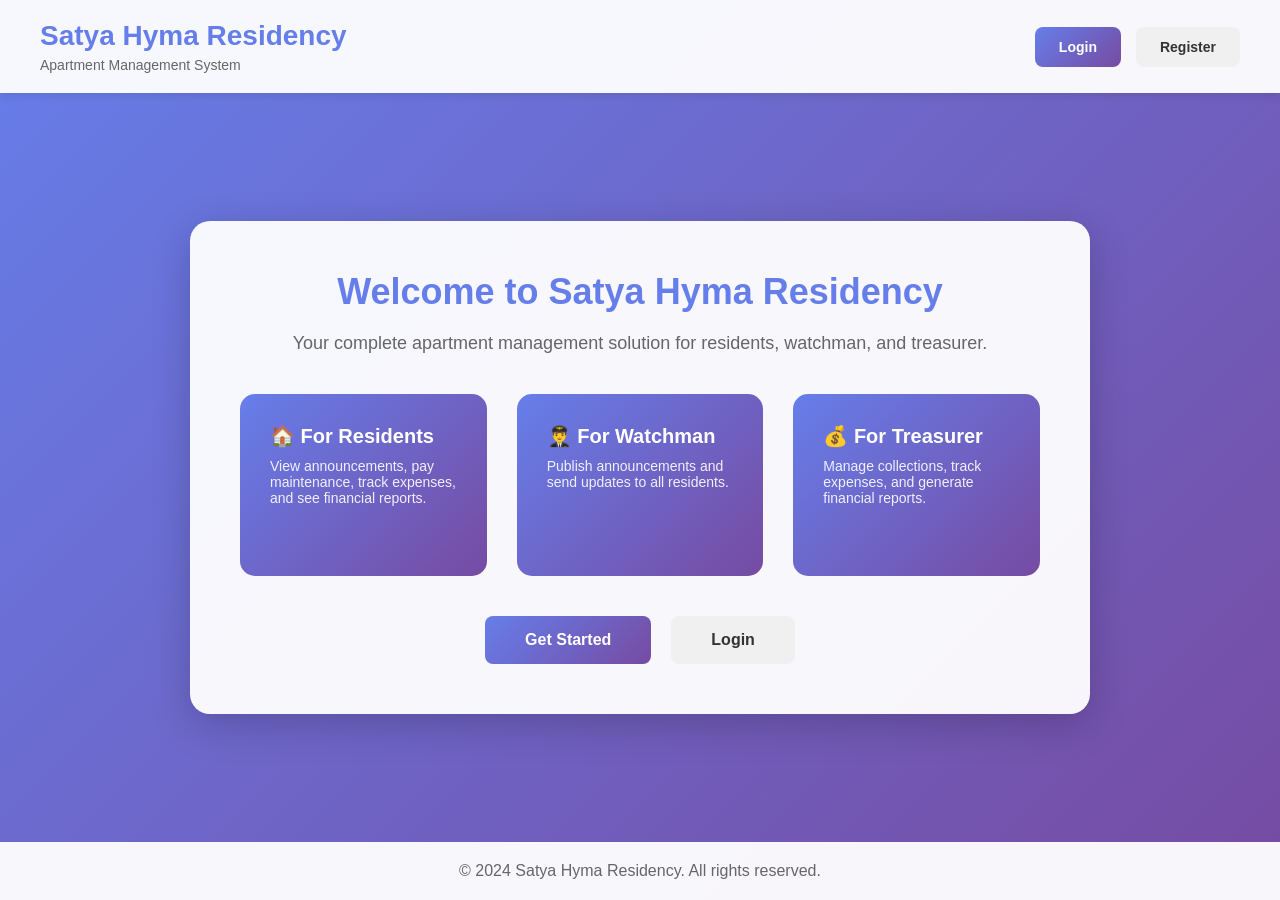
==== src/main/resources/static/index.html @ 8f85c64d "Initial Apartment Management System" ====
<!DOCTYPE html>
<html lang="en">
<head>
    <meta charset="UTF-8">
    <meta name="viewport" content="width=device-width, initial-scale=1.0">
    <title>Satya Hyma Residency - Apartment Management System</title>
    <link rel="stylesheet" href="css/style.css">
</head>
<body>
    <div class="landing-container">
        <header class="landing-header">
            <div class="logo">
                <h1>Satya Hyma Residency</h1>
                <p>Apartment Management System</p>
            </div>
            <nav class="landing-nav">
                <a href="login.html" class="btn btn-primary">Login</a>
                <a href="register.html" class="btn btn-secondary">Register</a>
            </nav>
        </header>

        <main class="landing-hero">
            <div class="hero-content">
                <h2>Welcome to Satya Hyma Residency</h2>
                <p>Your complete apartment management solution for residents, watchman, and treasurer.</p>
                <div class="hero-features">
                    <div class="feature-card">
                        <h3>🏠 For Residents</h3>
                        <p>View announcements, pay maintenance, track expenses, and see financial reports.</p>
                    </div>
                    <div class="feature-card">
                        <h3>👨‍✈️ For Watchman</h3>
                        <p>Publish announcements and send updates to all residents.</p>
                    </div>
                    <div class="feature-card">
                        <h3>💰 For Treasurer</h3>
                        <p>Manage collections, track expenses, and generate financial reports.</p>
                    </div>
                </div>
                <div class="hero-actions">
                    <a href="register.html" class="btn btn-large btn-primary">Get Started</a>
                    <a href="login.html" class="btn btn-large btn-secondary">Login</a>
                </div>
            </div>
        </main>

        <footer class="landing-footer">
            <p>&copy; 2024 Satya Hyma Residency. All rights reserved.</p>
        </footer>
    </div>
</body>
</html>
---- src/main/resources/static/css/style.css ----
/* Global Styles */
* {
    margin: 0;
    padding: 0;
    box-sizing: border-box;
}

body {
    font-family: 'Segoe UI', Tahoma, Geneva, Verdana, sans-serif;
    background: linear-gradient(135deg, #667eea 0%, #764ba2 100%);
    min-height: 100vh;
    color: #333;
}

/* Landing Page */
.landing-container {
    min-height: 100vh;
    display: flex;
    flex-direction: column;
}

.landing-header {
    background: rgba(255, 255, 255, 0.95);
    padding: 20px 40px;
    display: flex;
    justify-content: space-between;
    align-items: center;
    box-shadow: 0 2px 10px rgba(0, 0, 0, 0.1);
}

.logo h1 {
    color: #667eea;
    font-size: 28px;
    margin-bottom: 5px;
}

.logo p {
    color: #666;
    font-size: 14px;
}

.landing-nav {
    display: flex;
    gap: 15px;
}

.landing-hero {
    flex: 1;
    display: flex;
    align-items: center;
    justify-content: center;
    padding: 60px 20px;
}

.hero-content {
    background: rgba(255, 255, 255, 0.95);
    padding: 50px;
    border-radius: 20px;
    max-width: 900px;
    text-align: center;
    box-shadow: 0 10px 40px rgba(0, 0, 0, 0.2);
}

.hero-content h2 {
    color: #667eea;
    font-size: 36px;
    margin-bottom: 20px;
}

.hero-content p {
    color: #666;
    font-size: 18px;
    margin-bottom: 40px;
}

.hero-features {
    display: grid;
    grid-template-columns: repeat(3, 1fr);
    gap: 30px;
    margin-bottom: 40px;
}

.feature-card {
    background: linear-gradient(135deg, #667eea 0%, #764ba2 100%);
    color: white;
    padding: 30px;
    border-radius: 15px;
    text-align: left;
}

.feature-card h3 {
    font-size: 20px;
    margin-bottom: 10px;
}

.feature-card p {
    color: rgba(255, 255, 255, 0.9);
    font-size: 14px;
}

.hero-actions {
    display: flex;
    gap: 20px;
    justify-content: center;
}

.landing-footer {
    background: rgba(255, 255, 255, 0.95);
    text-align: center;
    padding: 20px;
    color: #666;
}

/* Auth Pages */
.auth-container {
    min-height: 100vh;
    display: flex;
    flex-direction: column;
    align-items: center;
    justify-content: center;
    padding: 20px;
}

.auth-header {
    text-align: center;
    margin-bottom: 30px;
    color: white;
}

.auth-header h1 {
    font-size: 32px;
    margin-bottom: 10px;
}

.auth-header p {
    font-size: 18px;
    opacity: 0.9;
}

.auth-box {
    background: white;
    padding: 40px;
    border-radius: 20px;
    box-shadow: 0 10px 40px rgba(0, 0, 0, 0.2);
    width: 100%;
    max-width: 450px;
}

.auth-form {
    display: flex;
    flex-direction: column;
    gap: 20px;
}

.form-group {
    display: flex;
    flex-direction: column;
    gap: 8px;
}

.form-group label {
    font-weight: 600;
    color: #333;
    font-size: 14px;
}

.form-group input,
.form-group select,
.form-group textarea {
    padding: 12px 15px;
    border: 2px solid #e0e0e0;
    border-radius: 8px;
    font-size: 14px;
    transition: border-color 0.3s;
}

.form-group input:focus,
.form-group select:focus,
.form-group textarea:focus {
    outline: none;
    border-color: #667eea;
}

.form-help {
    font-size: 12px;
    color: #666;
    margin-top: -5px;
}

/* Buttons */
.btn {
    padding: 12px 24px;
    border: none;
    border-radius: 8px;
    font-size: 14px;
    font-weight: 600;
    cursor: pointer;
    transition: all 0.3s;
    text-decoration: none;
    display: inline-block;
    text-align: center;
}

.btn-primary {
    background: linear-gradient(135deg, #667eea 0%, #764ba2 100%);
    color: white;
}

.btn-primary:hover {
    transform: translateY(-2px);
    box-shadow: 0 5px 20px rgba(102, 126, 234, 0.4);
}

.btn-secondary {
    background: #f0f0f0;
    color: #333;
}

.btn-secondary:hover {
    background: #e0e0e0;
}

.btn-full {
    width: 100%;
}

.btn-large {
    padding: 15px 40px;
    font-size: 16px;
}

.auth-footer {
    text-align: center;
    margin-top: 20px;
    padding-top: 20px;
    border-top: 1px solid #e0e0e0;
}

.auth-footer p {
    font-size: 14px;
    color: #666;
    margin: 5px 0;
}

.auth-footer a {
    color: #667eea;
    text-decoration: none;
    font-weight: 600;
}

.auth-footer a:hover {
    text-decoration: underline;
}

/* Dashboard */
.dashboard-container {
    min-height: 100vh;
    display: flex;
    flex-direction: column;
    background: #f5f5f5;
}

.dashboard-header {
    background: linear-gradient(135deg, #667eea 0%, #764ba2 100%);
    color: white;
    padding: 20px 40px;
    display: flex;
    justify-content: space-between;
    align-items: center;
    box-shadow: 0 2px 10px rgba(0, 0, 0, 0.1);
}

.header-left h1 {
    font-size: 24px;
    margin-bottom: 5px;
}

.user-role {
    font-size: 14px;
    opacity: 0.9;
}

.header-right {
    display: flex;
    align-items: center;
    gap: 20px;
}

.username {
    font-size: 16px;
    font-weight: 600;
}

.dashboard-nav {
    background: white;
    padding: 0 40px;
    display: flex;
    gap: 5px;
    box-shadow: 0 2px 5px rgba(0, 0, 0, 0.05);
    overflow-x: auto;
}

.nav-btn {
    padding: 15px 25px;
    background: none;
    border: none;
    font-size: 14px;
    font-weight: 600;
    color: #666;
    cursor: pointer;
    transition: all 0.3s;
    border-bottom: 3px solid transparent;
    white-space: nowrap;
}

.nav-btn:hover {
    color: #667eea;
    background: #f5f5f5;
}

.nav-btn.active {
    color: #667eea;
    border-bottom-color: #667eea;
}

.badge {
    background: #ff4757;
    color: white;
    padding: 2px 8px;
    border-radius: 10px;
    font-size: 12px;
    margin-left: 5px;
}

.dashboard-content {
    flex: 1;
    padding: 40px;
    overflow-y: auto;
}

.tab-content {
    display: none;
}

.tab-content.active {
    display: block;
}

.tab-content h2 {
    color: #333;
    margin-bottom: 20px;
    font-size: 24px;
}

/* Lists */
.announcements-list,
.payments-list,
.expenses-list,
.reports-list,
.notifications-list {
    display: flex;
    flex-direction: column;
    gap: 15px;
}

.announcement-card,
.payment-card,
.expense-card,
.report-card,
.notification-card {
    background: white;
    padding: 20px;
    border-radius: 10px;
    box-shadow: 0 2px 5px rgba(0, 0, 0, 0.1);
    transition: transform 0.3s;
}

.announcement-card:hover,
.payment-card:hover,
.expense-card:hover,
.report-card:hover,
.notification-card:hover {
    transform: translateY(-2px);
    box-shadow: 0 5px 15px rgba(0, 0, 0, 0.15);
}

.announcement-header,
.payment-header,
.expense-header,
.report-header,
.notification-header {
    display: flex;
    justify-content: space-between;
    align-items: center;
    margin-bottom: 10px;
}

.announcement-title,
.payment-title,
.expense-title,
.report-title,
.notification-title,
.complaint-title {
    font-size: 18px;
    font-weight: 600;
    color: #333;
}

.announcement-date,
.payment-date,
.expense-date,
.report-date,
.notification-date,
.complaint-date {
    font-size: 12px;
    color: #666;
}

.announcement-content,
.payment-content,
.expense-content,
.report-content,
.notification-content,
.complaint-description,
.complaint-category,
.complaint-resolution {
    color: #666;
    font-size: 14px;
    line-height: 1.6;
}

.announcement-type,
.payment-status,
.expense-category,
.report-status,
.notification-type,
.complaint-status {
    display: inline-block;
    padding: 4px 12px;
    border-radius: 15px;
    font-size: 12px;
    font-weight: 600;
    margin-top: 10px;
}

.complaint-status.status-pending {
    background: #fff3e0;
    color: #f57c00;
}

.complaint-status.status-in_progress {
    background: #e3f2fd;
    color: #1976d2;
}

.complaint-status.status-resolved {
    background: #e8f5e9;
    color: #388e3c;
}

.complaint-status.status-rejected {
    background: #ffebee;
    color: #d32f2f;
}

.complaint-card {
    background: white;
    border-radius: 8px;
    padding: 20px;
    margin-bottom: 15px;
    box-shadow: 0 2px 4px rgba(0,0,0,0.1);
}

.complaint-header {
    display: flex;
    justify-content: space-between;
    align-items: center;
    margin-bottom: 10px;
}

.complaint-actions {
    margin-top: 15px;
    display: flex;
    gap: 10px;
}

.btn-small {
    padding: 5px 10px;
    font-size: 12px;
}

.announcement-type {
    background: #e3f2fd;
    color: #1976d2;
}

.payment-status {
    background: #e8f5e9;
    color: #388e3c;
}

.payment-status.pending {
    background: #fff3e0;
    color: #f57c00;
}

.payment-status.failed {
    background: #ffebee;
    color: #d32f2f;
}

.expense-category {
    background: #f3e5f5;
    color: #7b1fa2;
}

.report-status {
    background: #e8f5e9;
    color: #388e3c;
}

.notification-type {
    background: #e3f2fd;
    color: #1976d2;
}

.notification-card.unread {
    border-left: 4px solid #667eea;
}

/* Payment Actions */
.payment-actions {
    margin-bottom: 20px;
}

/* Filter Section */
.filter-section {
    display: flex;
    gap: 15px;
    align-items: center;
    margin-bottom: 20px;
    flex-wrap: wrap;
}

.filter-section label {
    font-weight: 600;
    color: #333;
}

.filter-section select,
.filter-section input {
    padding: 8px 12px;
    border: 2px solid #e0e0e0;
    border-radius: 5px;
    font-size: 14px;
}

/* Modal */
.modal {
    display: none;
    position: fixed;
    top: 0;
    left: 0;
    width: 100%;
    height: 100%;
    background: rgba(0, 0, 0, 0.5);
    z-index: 1000;
    align-items: center;
    justify-content: center;
}

.modal.active {
    display: flex;
}

.modal-content {
    background: white;
    padding: 30px;
    border-radius: 15px;
    max-width: 500px;
    width: 90%;
    max-height: 90vh;
    overflow-y: auto;
}

.modal-header {
    display: flex;
    justify-content: space-between;
    align-items: center;
    margin-bottom: 20px;
}

.modal-header h2 {
    color: #333;
    font-size: 20px;
}

.close-btn {
    background: none;
    border: none;
    font-size: 28px;
    cursor: pointer;
    color: #666;
}

.close-btn:hover {
    color: #333;
}

.modal-form {
    display: flex;
    flex-direction: column;
    gap: 15px;
}

/* Report Preview */
.report-preview {
    background: white;
    padding: 30px;
    border-radius: 10px;
    margin-top: 20px;
    box-shadow: 0 2px 5px rgba(0, 0, 0, 0.1);
}

.report-summary {
    display: grid;
    grid-template-columns: repeat(2, 1fr);
    gap: 20px;
    margin-bottom: 20px;
}

.report-item {
    background: #f5f5f5;
    padding: 15px;
    border-radius: 8px;
}

.report-item label {
    font-size: 12px;
    color: #666;
    display: block;
    margin-bottom: 5px;
}

.report-item value {
    font-size: 20px;
    font-weight: 600;
    color: #333;
}

.report-actions {
    display: flex;
    gap: 10px;
    margin-top: 20px;
}

/* Message */
.message {
    display: none;
    padding: 15px;
    border-radius: 8px;
    margin-top: 20px;
    text-align: center;
}

.message.success {
    display: block;
    background: #e8f5e9;
    color: #388e3c;
    border: 1px solid #c8e6c9;
}

.message.error {
    display: block;
    background: #ffebee;
    color: #d32f2f;
    border: 1px solid #ffcdd2;
}

.message.info {
    display: block;
    background: #e3f2fd;
    color: #1976d2;
    border: 1px solid #bbdefb;
}

/* Responsive */
@media (max-width: 768px) {
    .landing-header {
        flex-direction: column;
        gap: 20px;
        padding: 20px;
    }

    .hero-features {
        grid-template-columns: 1fr;
    }

    .hero-actions {
        flex-direction: column;
    }

    .auth-box {
        padding: 30px 20px;
    }

    .dashboard-header {
        flex-direction: column;
        gap: 15px;
        padding: 20px;
    }

    .dashboard-nav {
        padding: 0 20px;
    }

    .dashboard-content {
        padding: 20px;
    }

    .report-summary {
        grid-template-columns: 1fr;
    }

    .filter-section {
        flex-direction: column;
        align-items: flex-start;
    }
}
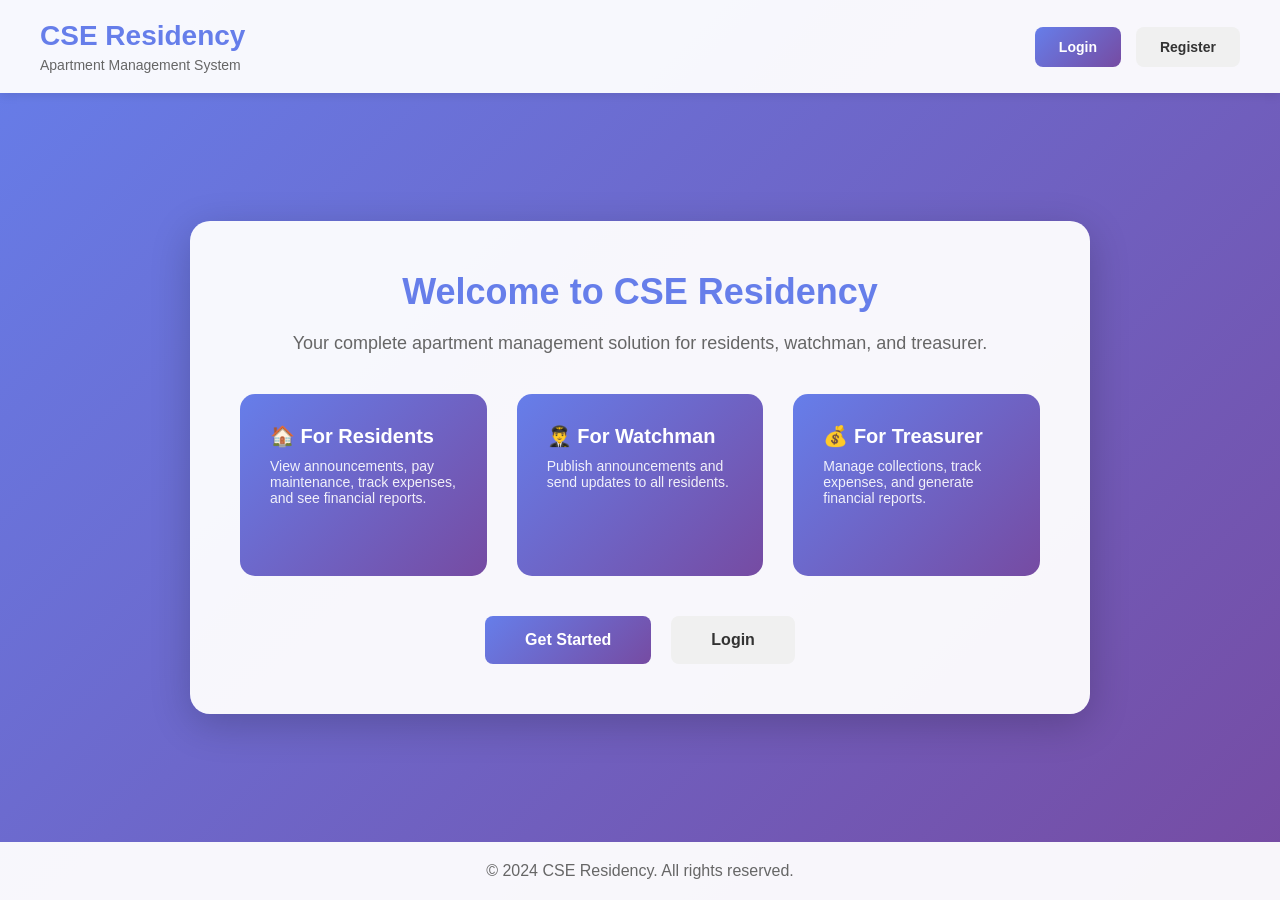
==== commit 5717a625: "Update title and headings for CSE Residency" ====
--- a/src/main/resources/static/index.html
+++ b/src/main/resources/static/index.html
@@ -3,14 +3,14 @@
 <head>
     <meta charset="UTF-8">
     <meta name="viewport" content="width=device-width, initial-scale=1.0">
-    <title>Satya Hyma Residency - Apartment Management System</title>
+    <title>CSE Apartment Management System</title>
     <link rel="stylesheet" href="css/style.css">
 </head>
 <body>
     <div class="landing-container">
         <header class="landing-header">
             <div class="logo">
-                <h1>Satya Hyma Residency</h1>
+                <h1>CSE Residency</h1>
                 <p>Apartment Management System</p>
             </div>
             <nav class="landing-nav">
@@ -21,7 +21,7 @@
 
         <main class="landing-hero">
             <div class="hero-content">
-                <h2>Welcome to Satya Hyma Residency</h2>
+                <h2>Welcome to CSE Residency</h2>
                 <p>Your complete apartment management solution for residents, watchman, and treasurer.</p>
                 <div class="hero-features">
                     <div class="feature-card">
@@ -45,7 +45,7 @@
         </main>
 
         <footer class="landing-footer">
-            <p>&copy; 2024 Satya Hyma Residency. All rights reserved.</p>
+            <p>&copy; 2024 CSE Residency. All rights reserved.</p>
         </footer>
     </div>
 </body>
